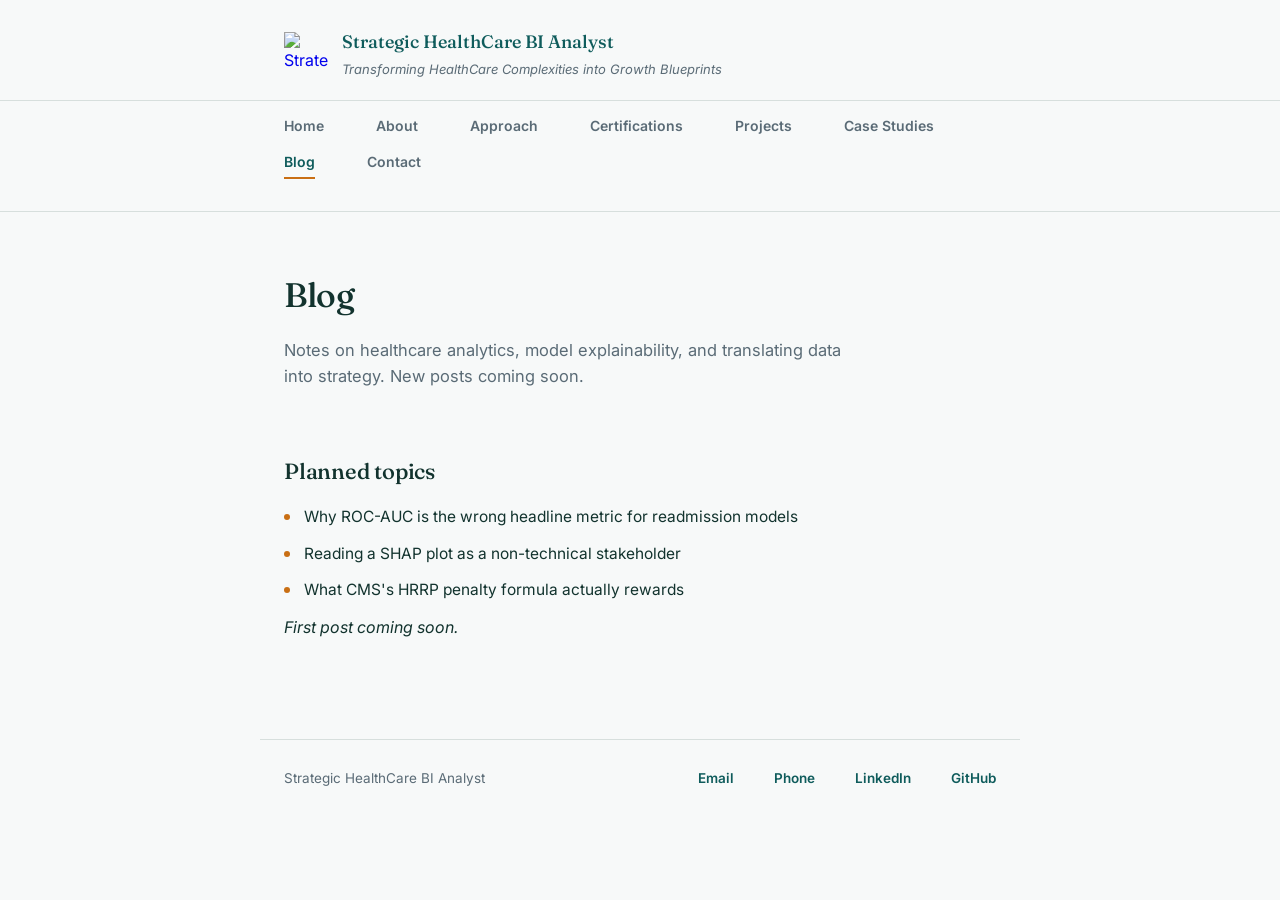
==== blog.html @ f90f0363 "Add files via upload" ====
<!DOCTYPE html>
<html lang="en">
<head>
<meta charset="UTF-8">
<meta name="viewport" content="width=device-width, initial-scale=1.0">
<title>Blog — Strategic HealthCare BI Analyst</title>
<meta name="description" content="Notes on healthcare analytics, model explainability, and translating data into strategy.">
<link rel="icon" type="image/png" href="assets/logo.png">
<link rel="preconnect" href="https://fonts.googleapis.com">
<link rel="preconnect" href="https://fonts.gstatic.com" crossorigin>
<link href="https://fonts.googleapis.com/css2?family=Fraunces:opsz,wght@9..144,400;9..144,500;9..144,600&family=Inter:wght@400;500;600;700&display=swap" rel="stylesheet">
<link rel="stylesheet" href="style.css">
</head>
<body>

  <header class="site-header">
    <div class="wrap header-inner">
      <a href="index.html" class="brand-link">
        <img src="assets/logo.png" alt="Strategic HealthCare BI Analyst logo" class="brand-mark">
        <div class="brand-block">
          <span class="brand-name">Strategic HealthCare BI Analyst</span>
          <span class="brand-tagline">Transforming HealthCare Complexities into Growth Blueprints</span>
        </div>
      </a>
    </div>
    <nav class="site-nav">
      <div class="wrap nav-inner">
        <a href="index.html" class="nav-link">Home</a>
        <a href="about.html" class="nav-link">About</a>
        <a href="approach.html" class="nav-link">Approach</a>
        <a href="certifications.html" class="nav-link">Certifications</a>
        <a href="projects.html" class="nav-link">Projects</a>
        <a href="case-studies.html" class="nav-link">Case Studies</a>
        <a href="blog.html" class="nav-link active">Blog</a>
        <a href="contact.html" class="nav-link">Contact</a>
      </div>
    </nav>
  </header>

  <main>

    <section class="page-header wrap">
      <h1>Blog</h1>
      <p class="lede">Notes on healthcare analytics, model explainability, and translating data into strategy. New posts coming soon.</p>
    </section>

    <section class="prose wrap">
      <h2>Planned topics</h2>
      <ul class="prose-list">
        <li>Why ROC-AUC is the wrong headline metric for readmission models</li>
        <li>Reading a SHAP plot as a non-technical stakeholder</li>
        <li>What CMS's HRRP penalty formula actually rewards</li>
      </ul>
      <p class="coming-soon">First post coming soon.</p>
    </section>
    
  </main>

  <footer class="site-footer wrap">
    <div class="footer-row">
      <span>Strategic HealthCare BI Analyst</span>
      <div class="footer-links">
        <a href="mailto:strategichealthcarebianalyst@gmail.com">Email</a>
        <a href="tel:+923004984892">Phone</a>
        <a href="https://www.linkedin.com/in/aimms-consulting-35895439">LinkedIn</a>
        <a href="https://github.com/sohail5993">GitHub</a>
      </div>
    </div>
  </footer>

</body>
</html>
---- style.css ----
:root {
  --paper: #F7F9F9;
  --ink: #12332E;
  --teal: #0F5C5C;
  --orange: #C96F14;
  --rule: #D7DFDD;
  --muted: #5A6B76;
}

* { box-sizing: border-box; margin: 0; padding: 0; }

html { scroll-behavior: smooth; }

body {
  background: var(--paper);
  color: var(--ink);
  font-family: 'Inter', -apple-system, sans-serif;
  font-size: 16px;
  line-height: 1.6;
  -webkit-font-smoothing: antialiased;
}

.wrap {
  max-width: 760px;
  margin: 0 auto;
  padding: 0 24px;
}

h1, h2, h3 {
  font-family: 'Fraunces', Georgia, serif;
  font-weight: 500;
  color: var(--ink);
  letter-spacing: -0.01em;
}

/* ---- Header ---- */
.site-header {
  border-bottom: 1px solid var(--rule);
  padding: 28px 0;
}
.header-inner {
  display: flex;
  align-items: center;
  gap: 14px;
}
.brand-link {
  display: flex;
  align-items: center;
  gap: 14px;
  text-decoration: none;
}
.brand-mark {
  width: 44px;
  height: 44px;
  object-fit: contain;
  flex-shrink: 0;
}
.brand-block {
  display: flex;
  flex-direction: column;
}
.brand-name {
  font-family: 'Fraunces', Georgia, serif;
  font-size: 18px;
  font-weight: 500;
  color: var(--teal);
}
.brand-tagline {
  font-size: 13px;
  color: var(--muted);
  font-style: italic;
  margin-top: 2px;
}

/* ---- Nav ---- */
.site-nav {
  border-top: 1px solid var(--rule);
  margin-top: 20px;
}
.nav-inner {
  display: flex;
  flex-wrap: wrap;
  gap: 4px 26px;
  padding-top: 14px;
}
.nav-inner a { margin-right: 26px; margin-bottom: 4px; }
.nav-inner a:last-child { margin-right: 0; }
.nav-link {
  font-size: 14px;
  font-weight: 600;
  color: var(--muted);
  text-decoration: none;
  padding-bottom: 4px;
  border-bottom: 2px solid transparent;
}
.nav-link:hover { color: var(--teal); }
.nav-link.active {
  color: var(--teal);
  border-bottom-color: var(--orange);
}

/* ---- Page header (non-home pages) ---- */
.page-header { padding: 56px 24px 20px; }
.page-header h1 { font-size: 34px; }
.page-header .lede {
  margin-top: 14px;
  font-size: 16.5px;
  color: var(--muted);
  max-width: 58ch;
}

/* ---- Prose (About, Blog) ---- */
.prose { padding: 8px 24px 80px; }
.prose p {
  font-size: 16px;
  color: var(--ink);
  max-width: 64ch;
  margin-bottom: 18px;
}
.prose h2 {
  font-size: 22px;
  margin-top: 36px;
  margin-bottom: 16px;
}
.prose-list {
  list-style: none;
  max-width: 64ch;
}
.prose-list li {
  position: relative;
  padding-left: 20px;
  margin-bottom: 12px;
  color: var(--ink);
  font-size: 15.5px;
}
.prose-list li::before {
  content: "";
  position: absolute;
  left: 0;
  top: 9px;
  width: 6px;
  height: 6px;
  border-radius: 50%;
  background: var(--orange);
}

/* ---- Pillars (Home) ---- */
.pillars {
  padding: 8px 24px 8px;
  display: flex;
  flex-direction: column;
}
.pillar {
  display: flex;
  gap: 18px;
  padding: 22px 0;
  border-bottom: 1px solid var(--rule);
}
.pillar:last-child { border-bottom: none; }
.pillar-rule { width: 3px; border-radius: 2px; flex-shrink: 0; }
.pillar-body h3 { font-size: 17px; margin-bottom: 6px; }
.pillar-body p { color: var(--muted); font-size: 14.5px; max-width: 56ch; }

.featured { padding: 48px 24px 8px; }
.see-all { margin-top: 18px; }
.see-all a {
  color: var(--teal);
  font-weight: 600;
  font-size: 14.5px;
  text-decoration: none;
}
.see-all a:hover { text-decoration: underline; }

/* ---- Steps (Approach) ---- */
.steps { padding: 8px 24px 80px; }
.step {
  display: flex;
  gap: 22px;
  padding: 28px 0;
  border-bottom: 1px solid var(--rule);
}
.step:first-child { padding-top: 4px; }
.step:last-child { border-bottom: none; }
.step-rule { width: 3px; border-radius: 2px; flex-shrink: 0; }
.step-num {
  font-family: 'Fraunces', Georgia, serif;
  font-size: 13px;
  color: var(--muted);
  display: block;
  margin-bottom: 4px;
}
.step-body h3 { font-size: 19px; margin-bottom: 8px; }
.step-body p { color: var(--muted); font-size: 15px; max-width: 60ch; }

/* ---- Certifications ---- */
.cert-group { padding: 8px 24px 8px; }
.cert-category {
  font-size: 13px;
  font-weight: 700;
  text-transform: uppercase;
  letter-spacing: 0.4px;
  color: var(--orange);
  margin: 32px 0 4px;
}
.cert-group:first-of-type .cert-category { margin-top: 8px; }
.cert-list { display: flex; flex-direction: column; }
.cert {
  display: flex;
  gap: 18px;
  padding: 22px 0;
  border-bottom: 1px solid var(--rule);
}
.cert:last-child { border-bottom: none; }
.cert-rule { width: 3px; border-radius: 2px; flex-shrink: 0; }
.cert-body h3 { font-size: 17px; }
.cert-meta { color: var(--muted); font-size: 12.5px; font-weight: 600; margin: 4px 0 6px; }
.cert-body p:not(.cert-meta) { color: var(--muted); font-size: 14.5px; max-width: 62ch; }
.cert-links { margin-top: 10px; }
.cert-links a {
  color: var(--teal);
  font-size: 13.5px;
  font-weight: 600;
  text-decoration: none;
  border-bottom: 1px solid transparent;
}
.cert-links a:hover { border-color: var(--teal); }

/* ---- Case study ---- */
.case-study { padding: 8px 24px 20px; }
.cs-tag {
  display: inline-block;
  font-size: 12.5px;
  font-weight: 600;
  padding: 3px 10px;
  border: 1px solid;
  border-radius: 20px;
  margin-bottom: 16px;
}
.case-study h2 { font-size: 28px; margin-bottom: 24px; }
.case-study h3 { font-size: 17px; margin-top: 28px; margin-bottom: 10px; color: var(--teal); }
.case-study p { color: var(--ink); font-size: 15.5px; max-width: 64ch; }
.cs-links { display: flex; margin-top: 28px; }
.cs-links a { margin-right: 24px; }
.cs-links a:last-child { margin-right: 0; }
.cs-links a {
  color: var(--teal);
  font-weight: 600;
  font-size: 14.5px;
  text-decoration: none;
  border-bottom: 1px solid transparent;
}
.cs-links a:hover { border-color: var(--teal); }
.cs-placeholder { padding: 24px 24px 80px; border-top: 1px solid var(--rule); margin-top: 20px; }

/* ---- Contact ---- */
.contact-list { padding: 8px 24px 80px; display: flex; flex-direction: column; }
.contact-item {
  display: flex;
  justify-content: space-between;
  align-items: baseline;
  padding: 20px 0;
  border-bottom: 1px solid var(--rule);
  text-decoration: none;
}
.contact-item:last-child { border-bottom: none; }
.contact-label {
  font-family: 'Fraunces', Georgia, serif;
  font-size: 18px;
  color: var(--ink);
}
.contact-value {
  font-size: 14.5px;
  color: var(--teal);
  font-weight: 600;
}
.contact-item:hover .contact-value { text-decoration: underline; }

/* ---- Hero ---- */
.hero {
  padding: 72px 24px 56px;
}
.hero h1 {
  font-size: 38px;
  line-height: 1.22;
  max-width: 15ch;
}
.hero .lede {
  margin-top: 22px;
  font-size: 17px;
  color: var(--muted);
  max-width: 58ch;
}

/* ---- Section headers ---- */
section h2 {
  font-size: 26px;
  margin-bottom: 28px;
}
.projects { padding: 20px 24px 8px; }
.skills { padding: 48px 24px 80px; border-top: 1px solid var(--rule); margin-top: 24px; }

/* ---- Projects ---- */
.project {
  display: flex;
  gap: 22px;
  padding: 36px 0;
  border-bottom: 1px solid var(--rule);
}
.project:first-of-type { padding-top: 4px; }

.project-rule {
  width: 3px;
  flex-shrink: 0;
  border-radius: 2px;
}

.project-body { flex: 1; min-width: 0; }

.project-head {
  display: flex;
  flex-direction: column;
  gap: 8px;
  margin-bottom: 12px;
}

.tag {
  display: inline-block;
  align-self: flex-start;
  font-size: 12.5px;
  font-weight: 600;
  padding: 3px 10px;
  border: 1px solid;
  border-radius: 20px;
}

.project h3 {
  font-size: 21px;
  font-weight: 500;
}

.project p {
  color: var(--muted);
  font-size: 15px;
  max-width: 62ch;
}

.stat-row {
  display: flex;
  gap: 32px;
  margin-top: 20px;
  flex-wrap: wrap;
}
.stat-row .stat { margin-right: 32px; }
.stat-row .stat:last-child { margin-right: 0; }
.stat {
  display: flex;
  flex-direction: column;
  gap: 3px;
}
.stat-num {
  font-family: 'Fraunces', Georgia, serif;
  font-size: 22px;
  color: var(--ink);
}
.stat-label {
  font-size: 12.5px;
  color: var(--muted);
  max-width: 20ch;
  line-height: 1.4;
}

.project-links {
  display: flex;
  gap: 20px;
  margin-top: 20px;
}
.project-links a { margin-right: 20px; }
.project-links a:last-child { margin-right: 0; }
.project-links a {
  color: var(--teal);
  font-size: 14.5px;
  font-weight: 600;
  text-decoration: none;
  border-bottom: 1px solid transparent;
  transition: border-color 0.15s ease;
}
.project-links a:hover { border-color: var(--teal); }

.project-placeholder .project-body { opacity: 0.7; }
.project-placeholder p { max-width: 56ch; }
.coming-soon {
  font-size: 13px;
  color: var(--muted);
  font-style: italic;
}

/* ---- Skills ---- */
.skills-row {
  font-size: 15px;
  color: var(--muted);
  line-height: 1.9;
  max-width: 62ch;
}

/* ---- Footer ---- */
.site-footer {
  border-top: 1px solid var(--rule);
  padding: 28px 24px 40px;
}
.footer-row {
  display: flex;
  justify-content: space-between;
  align-items: center;
  flex-wrap: wrap;
  gap: 12px;
}
.footer-row > span {
  font-size: 13.5px;
  color: var(--muted);
}
.footer-links {
  display: flex;
  gap: 20px;
}
.footer-links a { margin-right: 20px; }
.footer-links a:last-child { margin-right: 0; }
.footer-links a {
  color: var(--teal);
  font-size: 13.5px;
  font-weight: 600;
  text-decoration: none;
}
.footer-links a:hover { text-decoration: underline; }

/* ---- Responsive ---- */
@media (max-width: 600px) {
  .hero { padding: 48px 20px 40px; }
  .hero h1 { font-size: 30px; max-width: 100%; }
  .project { flex-direction: column; gap: 10px; }
  .project-rule { width: 100%; height: 3px; }
  .stat-row { gap: 22px; }
  .footer-row { flex-direction: column; align-items: flex-start; }
  .nav-inner { gap: 6px 18px; }
  .nav-link { font-size: 13.5px; }
  .pillar, .step, .cert { flex-direction: column; gap: 8px; }
  .pillar-rule, .step-rule, .cert-rule { width: 100%; height: 3px; }
  .contact-item { flex-direction: column; align-items: flex-start; gap: 4px; }
}

/* ---- Accessibility ---- */
a:focus-visible, button:focus-visible {
  outline: 2px solid var(--teal);
  outline-offset: 2px;
}
@media (prefers-reduced-motion: reduce) {
  html { scroll-behavior: auto; }
  * { transition: none !important; }
}
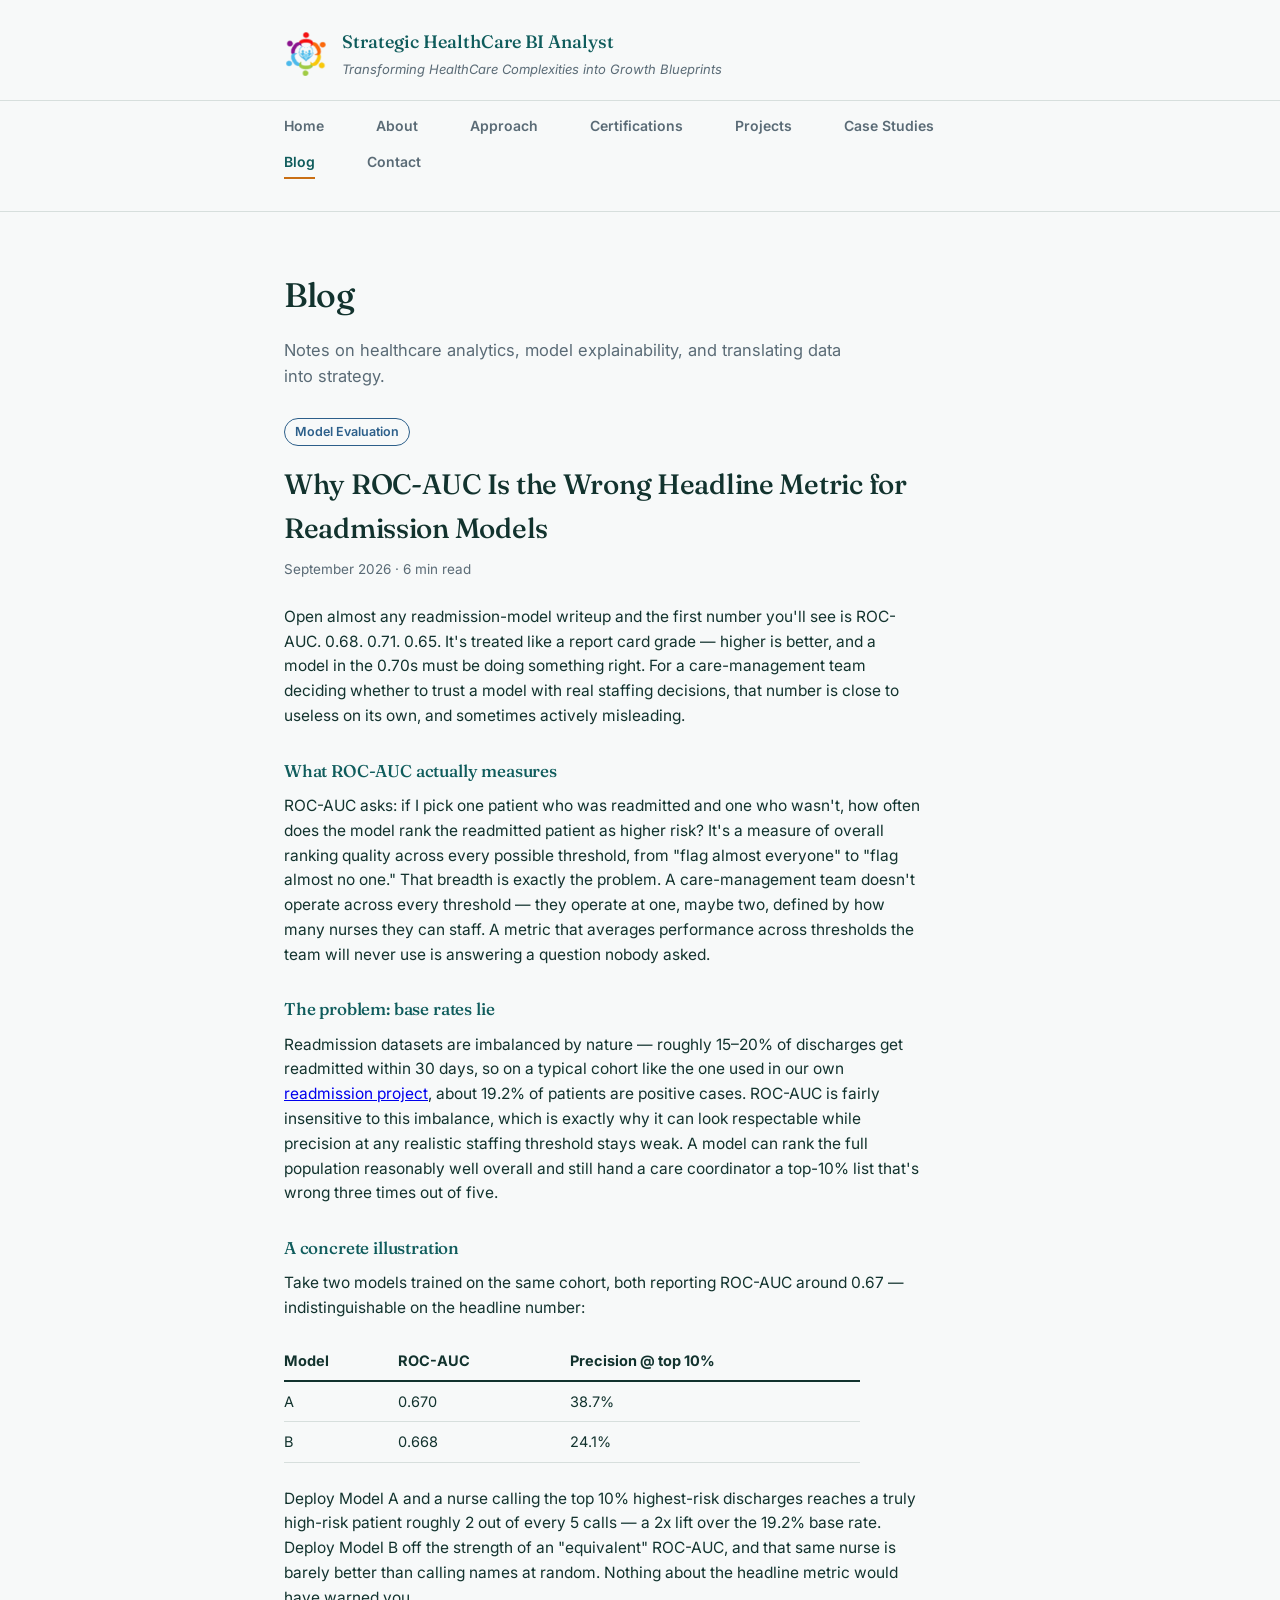
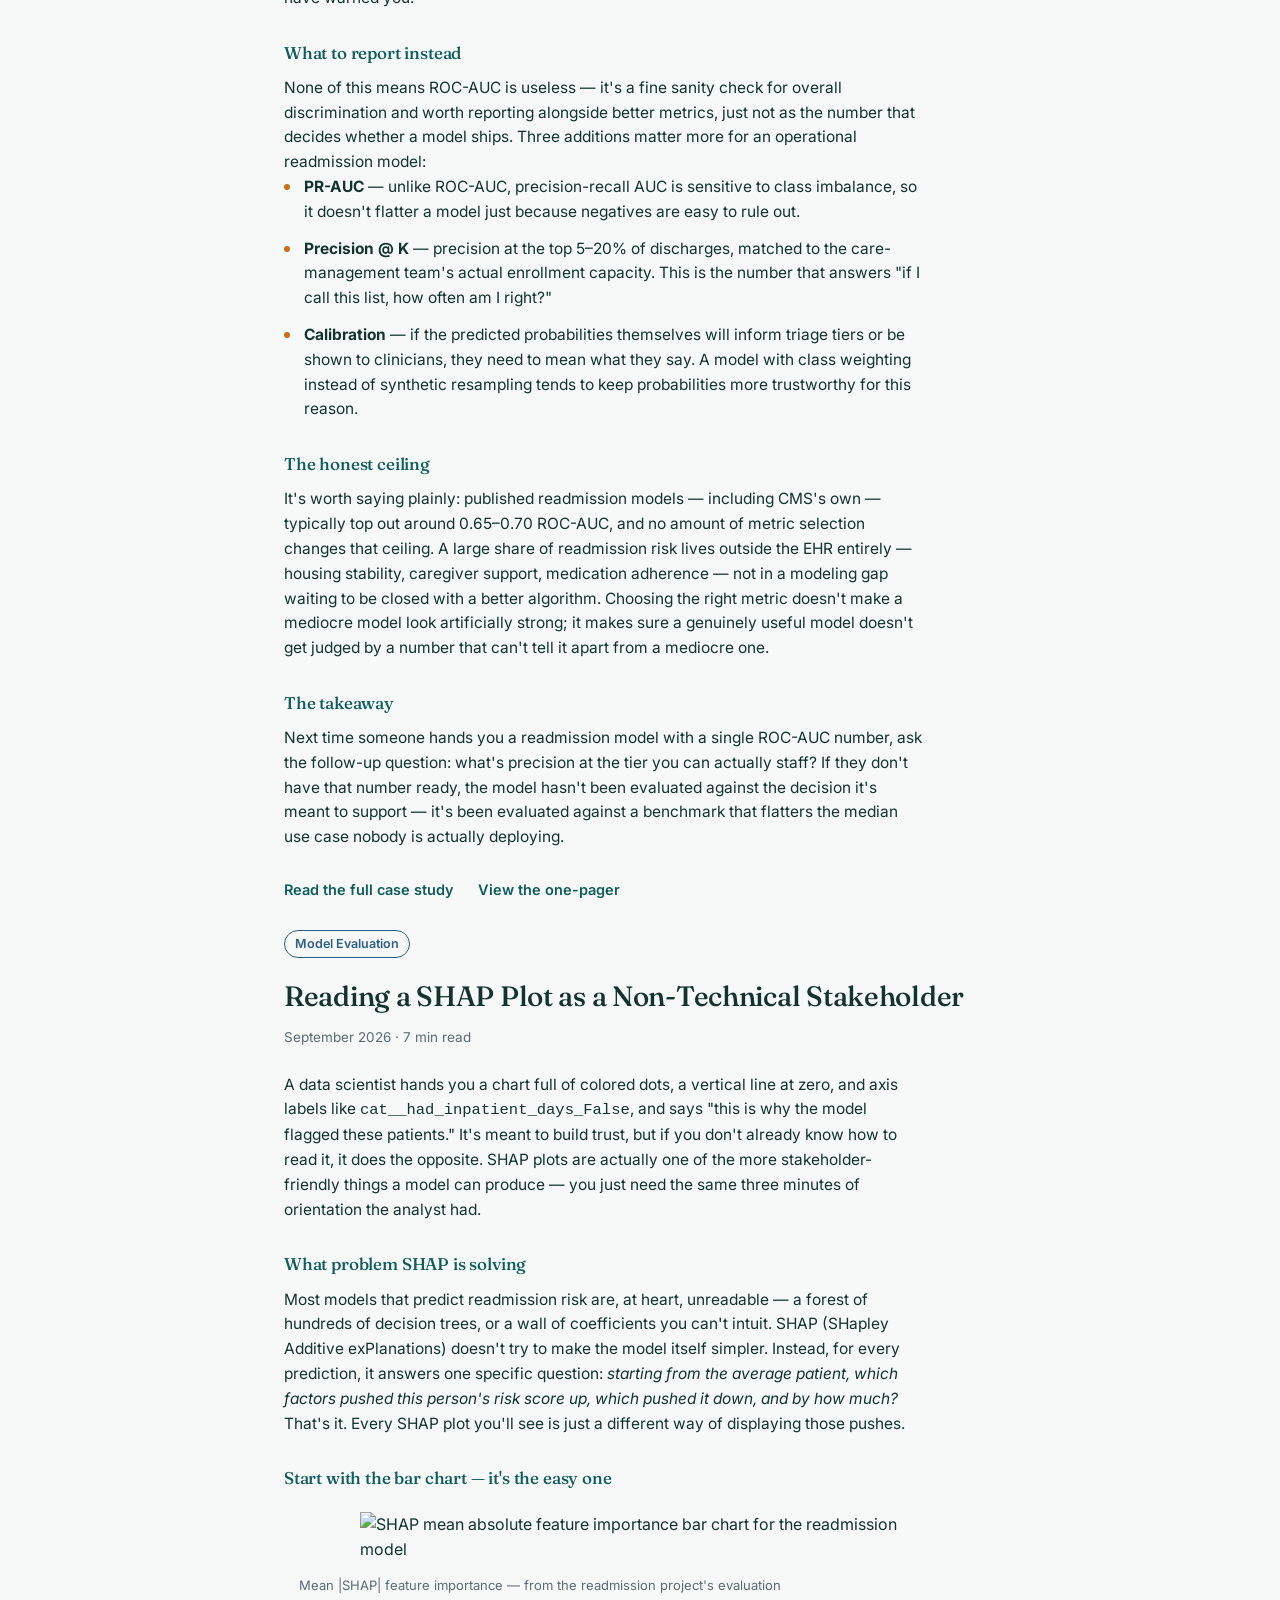
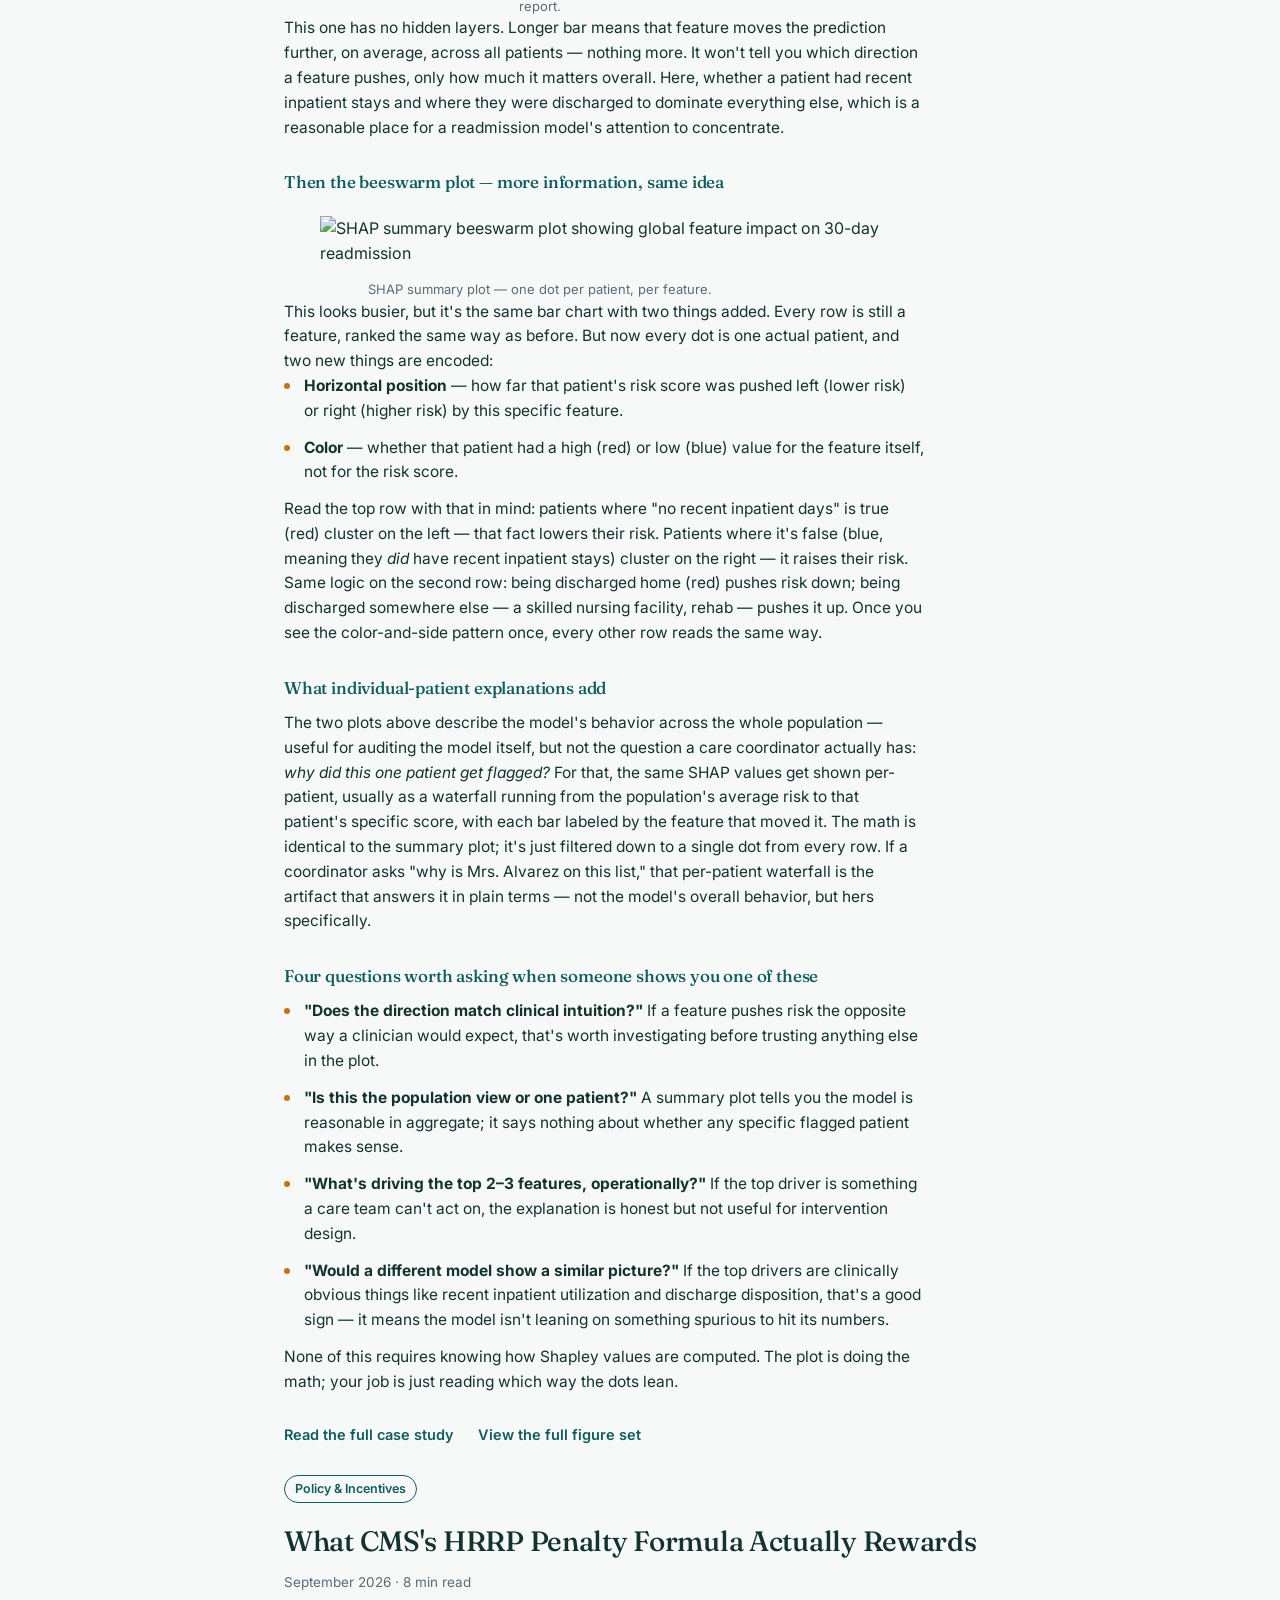
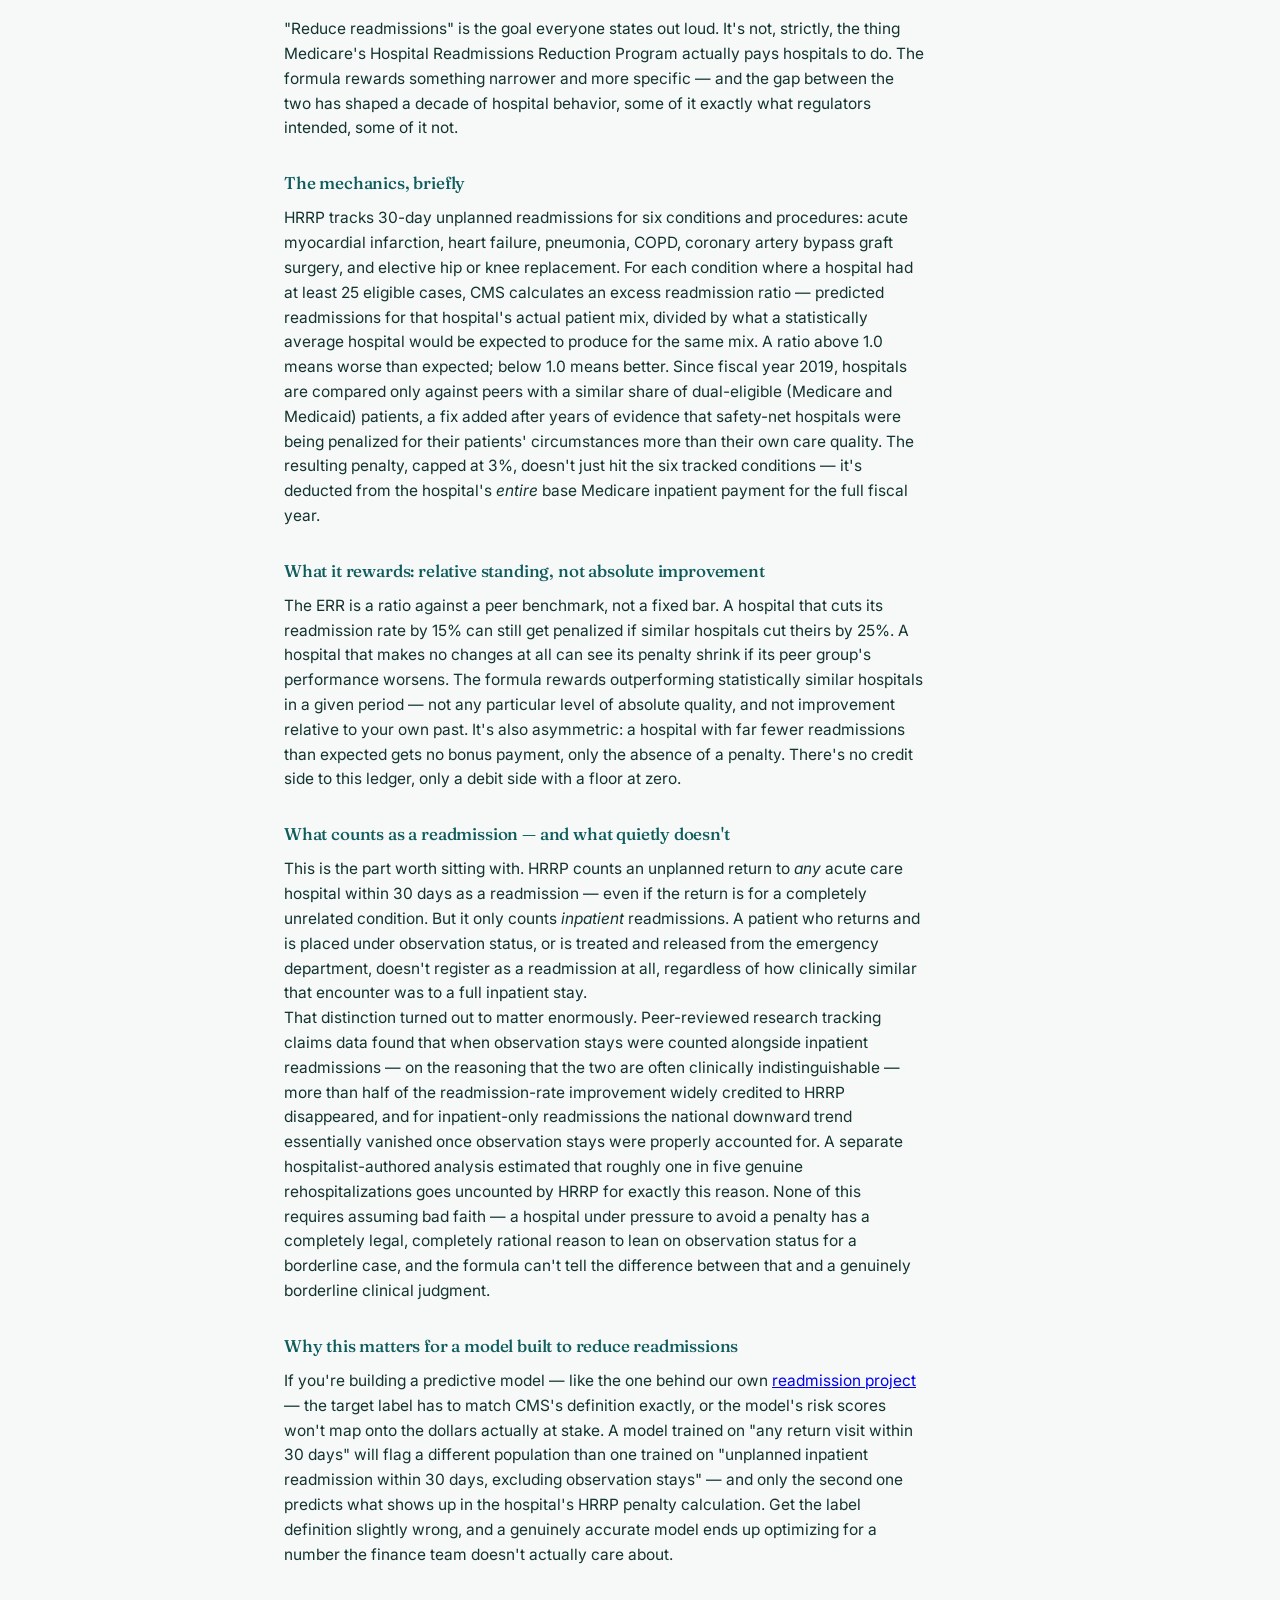
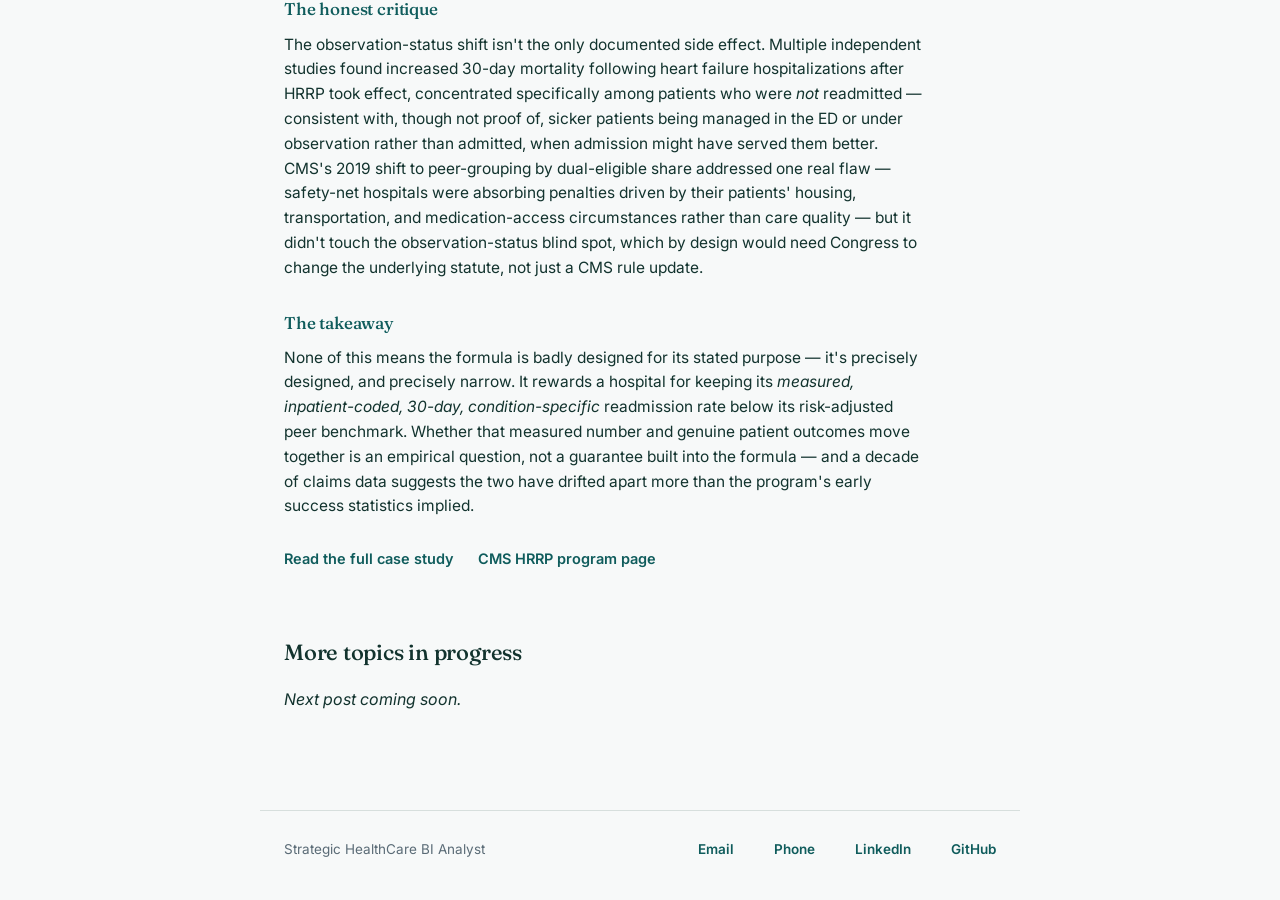
==== commit bcc9e2b1: "Add files via upload" ====
--- a/blog.html
+++ b/blog.html
@@ -41,17 +41,350 @@
 
     <section class="page-header wrap">
       <h1>Blog</h1>
-      <p class="lede">Notes on healthcare analytics, model explainability, and translating data into strategy. New posts coming soon.</p>
+      <p class="lede">Notes on healthcare analytics, model explainability, and translating data into strategy.</p>
     </section>
 
+    <section class="case-study wrap">
+      <div class="cs-tag" style="color:#2C5F8A; border-color:#2C5F8A;">Model Evaluation</div>
+      <h2>Why ROC-AUC Is the Wrong Headline Metric for Readmission Models</h2>
+      <p style="color:var(--muted); font-size:13.5px; margin-top:-16px; margin-bottom:24px;">September 2026 &middot; 6 min read</p>
+
+      <p>
+        Open almost any readmission-model writeup and the first number you'll see is ROC-AUC.
+        0.68. 0.71. 0.65. It's treated like a report card grade — higher is better, and a
+        model in the 0.70s must be doing something right. For a care-management team deciding
+        whether to trust a model with real staffing decisions, that number is close to useless
+        on its own, and sometimes actively misleading.
+      </p>
+
+      <h3>What ROC-AUC actually measures</h3>
+      <p>
+        ROC-AUC asks: if I pick one patient who was readmitted and one who wasn't, how often
+        does the model rank the readmitted patient as higher risk? It's a measure of overall
+        ranking quality across every possible threshold, from "flag almost everyone" to "flag
+        almost no one." That breadth is exactly the problem. A care-management team doesn't
+        operate across every threshold — they operate at one, maybe two, defined by how many
+        nurses they can staff. A metric that averages performance across thresholds the team
+        will never use is answering a question nobody asked.
+      </p>
+
+      <h3>The problem: base rates lie</h3>
+      <p>
+        Readmission datasets are imbalanced by nature — roughly 15&ndash;20% of discharges get
+        readmitted within 30 days, so on a typical cohort like the one used in our own
+        <a href="https://github.com/sohail5993/Strategic-HealthCare-BI-Analyst/tree/main/hospital-readmission-prediction">readmission project</a>,
+        about 19.2% of patients are positive cases. ROC-AUC is fairly insensitive to this
+        imbalance, which is exactly why it can look respectable while precision at any
+        realistic staffing threshold stays weak. A model can rank the full population
+        reasonably well overall and still hand a care coordinator a top-10% list that's wrong
+        three times out of five.
+      </p>
+
+      <h3>A concrete illustration</h3>
+      <p>
+        Take two models trained on the same cohort, both reporting ROC-AUC around 0.67 &mdash;
+        indistinguishable on the headline number:
+      </p>
+      <table style="width:100%; max-width:64ch; border-collapse:collapse; margin:20px 0 24px; font-size:14.5px;">
+        <thead>
+          <tr style="border-bottom:2px solid var(--ink);">
+            <th style="text-align:left; padding:8px 12px 8px 0;">Model</th>
+            <th style="text-align:left; padding:8px 12px;">ROC-AUC</th>
+            <th style="text-align:left; padding:8px 12px;">Precision @ top 10%</th>
+          </tr>
+        </thead>
+        <tbody>
+          <tr style="border-bottom:1px solid var(--rule);">
+            <td style="padding:8px 12px 8px 0;">A</td>
+            <td style="padding:8px 12px;">0.670</td>
+            <td style="padding:8px 12px;">38.7%</td>
+          </tr>
+          <tr style="border-bottom:1px solid var(--rule);">
+            <td style="padding:8px 12px 8px 0;">B</td>
+            <td style="padding:8px 12px;">0.668</td>
+            <td style="padding:8px 12px;">24.1%</td>
+          </tr>
+        </tbody>
+      </table>
+      <p>
+        Deploy Model A and a nurse calling the top 10% highest-risk discharges reaches a truly
+        high-risk patient roughly 2 out of every 5 calls &mdash; a 2x lift over the 19.2% base
+        rate. Deploy Model B off the strength of an "equivalent" ROC-AUC, and that same nurse
+        is barely better than calling names at random. Nothing about the headline metric would
+        have warned you.
+      </p>
+
+      <h3>What to report instead</h3>
+      <p>
+        None of this means ROC-AUC is useless &mdash; it's a fine sanity check for overall
+        discrimination and worth reporting alongside better metrics, just not as the number
+        that decides whether a model ships. Three additions matter more for an operational
+        readmission model:
+      </p>
+      <ul class="prose-list">
+        <li><strong>PR-AUC</strong> &mdash; unlike ROC-AUC, precision-recall AUC is sensitive
+            to class imbalance, so it doesn't flatter a model just because negatives are
+            easy to rule out.</li>
+        <li><strong>Precision @ K</strong> &mdash; precision at the top 5&ndash;20% of
+            discharges, matched to the care-management team's actual enrollment capacity.
+            This is the number that answers "if I call this list, how often am I right?"</li>
+        <li><strong>Calibration</strong> &mdash; if the predicted probabilities themselves
+            will inform triage tiers or be shown to clinicians, they need to mean what they
+            say. A model with class weighting instead of synthetic resampling tends to keep
+            probabilities more trustworthy for this reason.</li>
+      </ul>
+
+      <h3>The honest ceiling</h3>
+      <p>
+        It's worth saying plainly: published readmission models &mdash; including CMS's own
+        &mdash; typically top out around 0.65&ndash;0.70 ROC-AUC, and no amount of metric
+        selection changes that ceiling. A large share of readmission risk lives outside the
+        EHR entirely &mdash; housing stability, caregiver support, medication adherence &mdash;
+        not in a modeling gap waiting to be closed with a better algorithm. Choosing the right
+        metric doesn't make a mediocre model look artificially strong; it makes sure a
+        genuinely useful model doesn't get judged by a number that can't tell it apart from a
+        mediocre one.
+      </p>
+
+      <h3>The takeaway</h3>
+      <p>
+        Next time someone hands you a readmission model with a single ROC-AUC number, ask
+        the follow-up question: what's precision at the tier you can actually staff? If they
+        don't have that number ready, the model hasn't been evaluated against the decision
+        it's meant to support &mdash; it's been evaluated against a benchmark that flatters
+        the median use case nobody is actually deploying.
+      </p>
+
+      <div class="cs-links">
+        <a href="case-studies.html#readmission">Read the full case study</a>
+        <a href="https://github.com/sohail5993/Strategic-HealthCare-BI-Analyst/blob/main/hospital-readmission-prediction/reports/readmission_one_pager.pdf">View the one-pager</a>
+      </div>
+    </section>
+
+    <section class="case-study wrap">
+      <div class="cs-tag" style="color:#2C5F8A; border-color:#2C5F8A;">Model Evaluation</div>
+      <h2>Reading a SHAP Plot as a Non-Technical Stakeholder</h2>
+      <p style="color:var(--muted); font-size:13.5px; margin-top:-16px; margin-bottom:24px;">September 2026 &middot; 7 min read</p>
+
+      <p>
+        A data scientist hands you a chart full of colored dots, a vertical line at zero, and
+        axis labels like <code>cat__had_inpatient_days_False</code>, and says "this is why the
+        model flagged these patients." It's meant to build trust, but if you don't already
+        know how to read it, it does the opposite. SHAP plots are actually one of the more
+        stakeholder-friendly things a model can produce &mdash; you just need the same three
+        minutes of orientation the analyst had.
+      </p>
+
+      <h3>What problem SHAP is solving</h3>
+      <p>
+        Most models that predict readmission risk are, at heart, unreadable &mdash; a forest
+        of hundreds of decision trees, or a wall of coefficients you can't intuit. SHAP
+        (SHapley Additive exPlanations) doesn't try to make the model itself simpler. Instead,
+        for every prediction, it answers one specific question: <em>starting from the average
+        patient, which factors pushed this person's risk score up, which pushed it down, and
+        by how much?</em> That's it. Every SHAP plot you'll see is just a different way of
+        displaying those pushes.
+      </p>
+
+      <h3>Start with the bar chart &mdash; it's the easy one</h3>
+      <img src="https://raw.githubusercontent.com/sohail5993/Strategic-HealthCare-BI-Analyst/main/hospital-readmission-prediction/reports/figures/04_shap_bar.png"
+           alt="SHAP mean absolute feature importance bar chart for the readmission model"
+           style="width:100%; max-width:560px; display:block; margin:20px auto;">
+      <p style="text-align:center; color:var(--muted); font-size:13px; margin-top:-8px;">
+        Mean |SHAP| feature importance &mdash; from the readmission project's evaluation report.
+      </p>
+      <p>
+        This one has no hidden layers. Longer bar means that feature moves the prediction
+        further, on average, across all patients &mdash; nothing more. It won't tell you
+        which direction a feature pushes, only how much it matters overall. Here, whether a
+        patient had recent inpatient stays and where they were discharged to dominate
+        everything else, which is a reasonable place for a readmission model's attention to
+        concentrate.
+      </p>
+
+      <h3>Then the beeswarm plot &mdash; more information, same idea</h3>
+      <img src="https://raw.githubusercontent.com/sohail5993/Strategic-HealthCare-BI-Analyst/main/hospital-readmission-prediction/reports/figures/03_shap_beeswarm.png"
+           alt="SHAP summary beeswarm plot showing global feature impact on 30-day readmission"
+           style="width:100%; max-width:640px; display:block; margin:20px auto;">
+      <p style="text-align:center; color:var(--muted); font-size:13px; margin-top:-8px;">
+        SHAP summary plot &mdash; one dot per patient, per feature.
+      </p>
+      <p>
+        This looks busier, but it's the same bar chart with two things added. Every row is
+        still a feature, ranked the same way as before. But now every dot is one actual
+        patient, and two new things are encoded:
+      </p>
+      <ul class="prose-list">
+        <li><strong>Horizontal position</strong> &mdash; how far that patient's risk score
+            was pushed left (lower risk) or right (higher risk) by this specific feature.</li>
+        <li><strong>Color</strong> &mdash; whether that patient had a high (red) or low (blue)
+            value for the feature itself, not for the risk score.</li>
+      </ul>
+      <p>
+        Read the top row with that in mind: patients where "no recent inpatient days" is true
+        (red) cluster on the left &mdash; that fact lowers their risk. Patients where it's
+        false (blue, meaning they <em>did</em> have recent inpatient stays) cluster on the
+        right &mdash; it raises their risk. Same logic on the second row: being discharged
+        home (red) pushes risk down; being discharged somewhere else &mdash; a skilled
+        nursing facility, rehab &mdash; pushes it up. Once you see the color-and-side pattern
+        once, every other row reads the same way.
+      </p>
+
+      <h3>What individual-patient explanations add</h3>
+      <p>
+        The two plots above describe the model's behavior across the whole population &mdash;
+        useful for auditing the model itself, but not the question a care coordinator actually
+        has: <em>why did this one patient get flagged?</em> For that, the same SHAP values get
+        shown per-patient, usually as a waterfall running from the population's average risk
+        to that patient's specific score, with each bar labeled by the feature that moved it.
+        The math is identical to the summary plot; it's just filtered down to a single dot
+        from every row. If a coordinator asks "why is Mrs. Alvarez on this list," that
+        per-patient waterfall is the artifact that answers it in plain terms &mdash; not
+        the model's overall behavior, but hers specifically.
+      </p>
+
+      <h3>Four questions worth asking when someone shows you one of these</h3>
+      <ul class="prose-list">
+        <li><strong>"Does the direction match clinical intuition?"</strong> If a feature pushes
+            risk the opposite way a clinician would expect, that's worth investigating before
+            trusting anything else in the plot.</li>
+        <li><strong>"Is this the population view or one patient?"</strong> A summary plot tells
+            you the model is reasonable in aggregate; it says nothing about whether any
+            specific flagged patient makes sense.</li>
+        <li><strong>"What's driving the top 2&ndash;3 features, operationally?"</strong> If the
+            top driver is something a care team can't act on, the explanation is honest but
+            not useful for intervention design.</li>
+        <li><strong>"Would a different model show a similar picture?"</strong> If the top
+            drivers are clinically obvious things like recent inpatient utilization and
+            discharge disposition, that's a good sign &mdash; it means the model isn't
+            leaning on something spurious to hit its numbers.</li>
+      </ul>
+
+      <p>
+        None of this requires knowing how Shapley values are computed. The plot is doing the
+        math; your job is just reading which way the dots lean.
+      </p>
+
+      <div class="cs-links">
+        <a href="case-studies.html#readmission">Read the full case study</a>
+        <a href="https://github.com/sohail5993/Strategic-HealthCare-BI-Analyst/tree/main/hospital-readmission-prediction/reports/figures">View the full figure set</a>
+      </div>
+    </section>
+
+    <section class="case-study wrap">
+      <div class="cs-tag" style="color:#0F5C5C; border-color:#0F5C5C;">Policy &amp; Incentives</div>
+      <h2>What CMS's HRRP Penalty Formula Actually Rewards</h2>
+      <p style="color:var(--muted); font-size:13.5px; margin-top:-16px; margin-bottom:24px;">September 2026 &middot; 8 min read</p>
+
+      <p>
+        "Reduce readmissions" is the goal everyone states out loud. It's not, strictly, the
+        thing Medicare's Hospital Readmissions Reduction Program actually pays hospitals to
+        do. The formula rewards something narrower and more specific &mdash; and the gap
+        between the two has shaped a decade of hospital behavior, some of it exactly what
+        regulators intended, some of it not.
+      </p>
+
+      <h3>The mechanics, briefly</h3>
+      <p>
+        HRRP tracks 30-day unplanned readmissions for six conditions and procedures: acute
+        myocardial infarction, heart failure, pneumonia, COPD, coronary artery bypass graft
+        surgery, and elective hip or knee replacement. For each condition where a hospital had
+        at least 25 eligible cases, CMS calculates an excess readmission ratio &mdash; predicted
+        readmissions for that hospital's actual patient mix, divided by what a statistically
+        average hospital would be expected to produce for the same mix. A ratio above 1.0 means
+        worse than expected; below 1.0 means better. Since fiscal year 2019, hospitals are
+        compared only against peers with a similar share of dual-eligible (Medicare and
+        Medicaid) patients, a fix added after years of evidence that safety-net hospitals were
+        being penalized for their patients' circumstances more than their own care quality.
+        The resulting penalty, capped at 3%, doesn't just hit the six tracked conditions &mdash;
+        it's deducted from the hospital's <em>entire</em> base Medicare inpatient payment for
+        the full fiscal year.
+      </p>
+
+      <h3>What it rewards: relative standing, not absolute improvement</h3>
+      <p>
+        The ERR is a ratio against a peer benchmark, not a fixed bar. A hospital that cuts its
+        readmission rate by 15% can still get penalized if similar hospitals cut theirs by 25%.
+        A hospital that makes no changes at all can see its penalty shrink if its peer group's
+        performance worsens. The formula rewards outperforming statistically similar hospitals
+        in a given period &mdash; not any particular level of absolute quality, and not
+        improvement relative to your own past. It's also asymmetric: a hospital with far
+        fewer readmissions than expected gets no bonus payment, only the absence of a penalty.
+        There's no credit side to this ledger, only a debit side with a floor at zero.
+      </p>
+
+      <h3>What counts as a readmission &mdash; and what quietly doesn't</h3>
+      <p>
+        This is the part worth sitting with. HRRP counts an unplanned return to <em>any</em>
+        acute care hospital within 30 days as a readmission &mdash; even if the return is for a
+        completely unrelated condition. But it only counts <em>inpatient</em> readmissions.
+        A patient who returns and is placed under observation status, or is treated and
+        released from the emergency department, doesn't register as a readmission at all,
+        regardless of how clinically similar that encounter was to a full inpatient stay.
+      </p>
+      <p>
+        That distinction turned out to matter enormously. Peer-reviewed research tracking
+        claims data found that when observation stays were counted alongside inpatient
+        readmissions &mdash; on the reasoning that the two are often clinically
+        indistinguishable &mdash; more than half of the readmission-rate improvement widely
+        credited to HRRP disappeared, and for inpatient-only readmissions the national
+        downward trend essentially vanished once observation stays were properly accounted for.
+        A separate hospitalist-authored analysis estimated that roughly one in five genuine
+        rehospitalizations goes uncounted by HRRP for exactly this reason. None of this
+        requires assuming bad faith &mdash; a hospital under pressure to avoid a penalty has a
+        completely legal, completely rational reason to lean on observation status for a
+        borderline case, and the formula can't tell the difference between that and a
+        genuinely borderline clinical judgment.
+      </p>
+
+      <h3>Why this matters for a model built to reduce readmissions</h3>
+      <p>
+        If you're building a predictive model &mdash; like the one behind our own
+        <a href="https://github.com/sohail5993/Strategic-HealthCare-BI-Analyst/tree/main/hospital-readmission-prediction">readmission project</a>
+        &mdash; the target label has to match CMS's definition exactly, or the model's risk
+        scores won't map onto the dollars actually at stake. A model trained on "any return
+        visit within 30 days" will flag a different population than one trained on "unplanned
+        inpatient readmission within 30 days, excluding observation stays" &mdash; and only
+        the second one predicts what shows up in the hospital's HRRP penalty calculation.
+        Get the label definition slightly wrong, and a genuinely accurate model ends up
+        optimizing for a number the finance team doesn't actually care about.
+      </p>
+
+      <h3>The honest critique</h3>
+      <p>
+        The observation-status shift isn't the only documented side effect. Multiple
+        independent studies found increased 30-day mortality following heart failure
+        hospitalizations after HRRP took effect, concentrated specifically among patients who
+        were <em>not</em> readmitted &mdash; consistent with, though not proof of, sicker
+        patients being managed in the ED or under observation rather than admitted, when
+        admission might have served them better. CMS's 2019 shift to peer-grouping by
+        dual-eligible share addressed one real flaw &mdash; safety-net hospitals were absorbing
+        penalties driven by their patients' housing, transportation, and medication-access
+        circumstances rather than care quality &mdash; but it didn't touch the
+        observation-status blind spot, which by design would need Congress to change the
+        underlying statute, not just a CMS rule update.
+      </p>
+
+      <h3>The takeaway</h3>
+      <p>
+        None of this means the formula is badly designed for its stated purpose &mdash; it's
+        precisely designed, and precisely narrow. It rewards a hospital for keeping its
+        <em>measured, inpatient-coded, 30-day, condition-specific</em> readmission rate below
+        its risk-adjusted peer benchmark. Whether that measured number and genuine patient
+        outcomes move together is an empirical question, not a guarantee built into the
+        formula &mdash; and a decade of claims data suggests the two have drifted apart more
+        than the program's early success statistics implied.
+      </p>
+
+      <div class="cs-links">
+        <a href="case-studies.html#readmission">Read the full case study</a>
+        <a href="https://www.cms.gov/medicare/quality/value-based-programs/hospital-readmissions">CMS HRRP program page</a>
+      </div>
+    </section>
+
     <section class="prose wrap">
-      <h2>Planned topics</h2>
-      <ul class="prose-list">
-        <li>Why ROC-AUC is the wrong headline metric for readmission models</li>
-        <li>Reading a SHAP plot as a non-technical stakeholder</li>
-        <li>What CMS's HRRP penalty formula actually rewards</li>
-      </ul>
-      <p class="coming-soon">First post coming soon.</p>
+      <h2>More topics in progress</h2>
+      <p class="coming-soon">Next post coming soon.</p>
     </section>
     
   </main>
